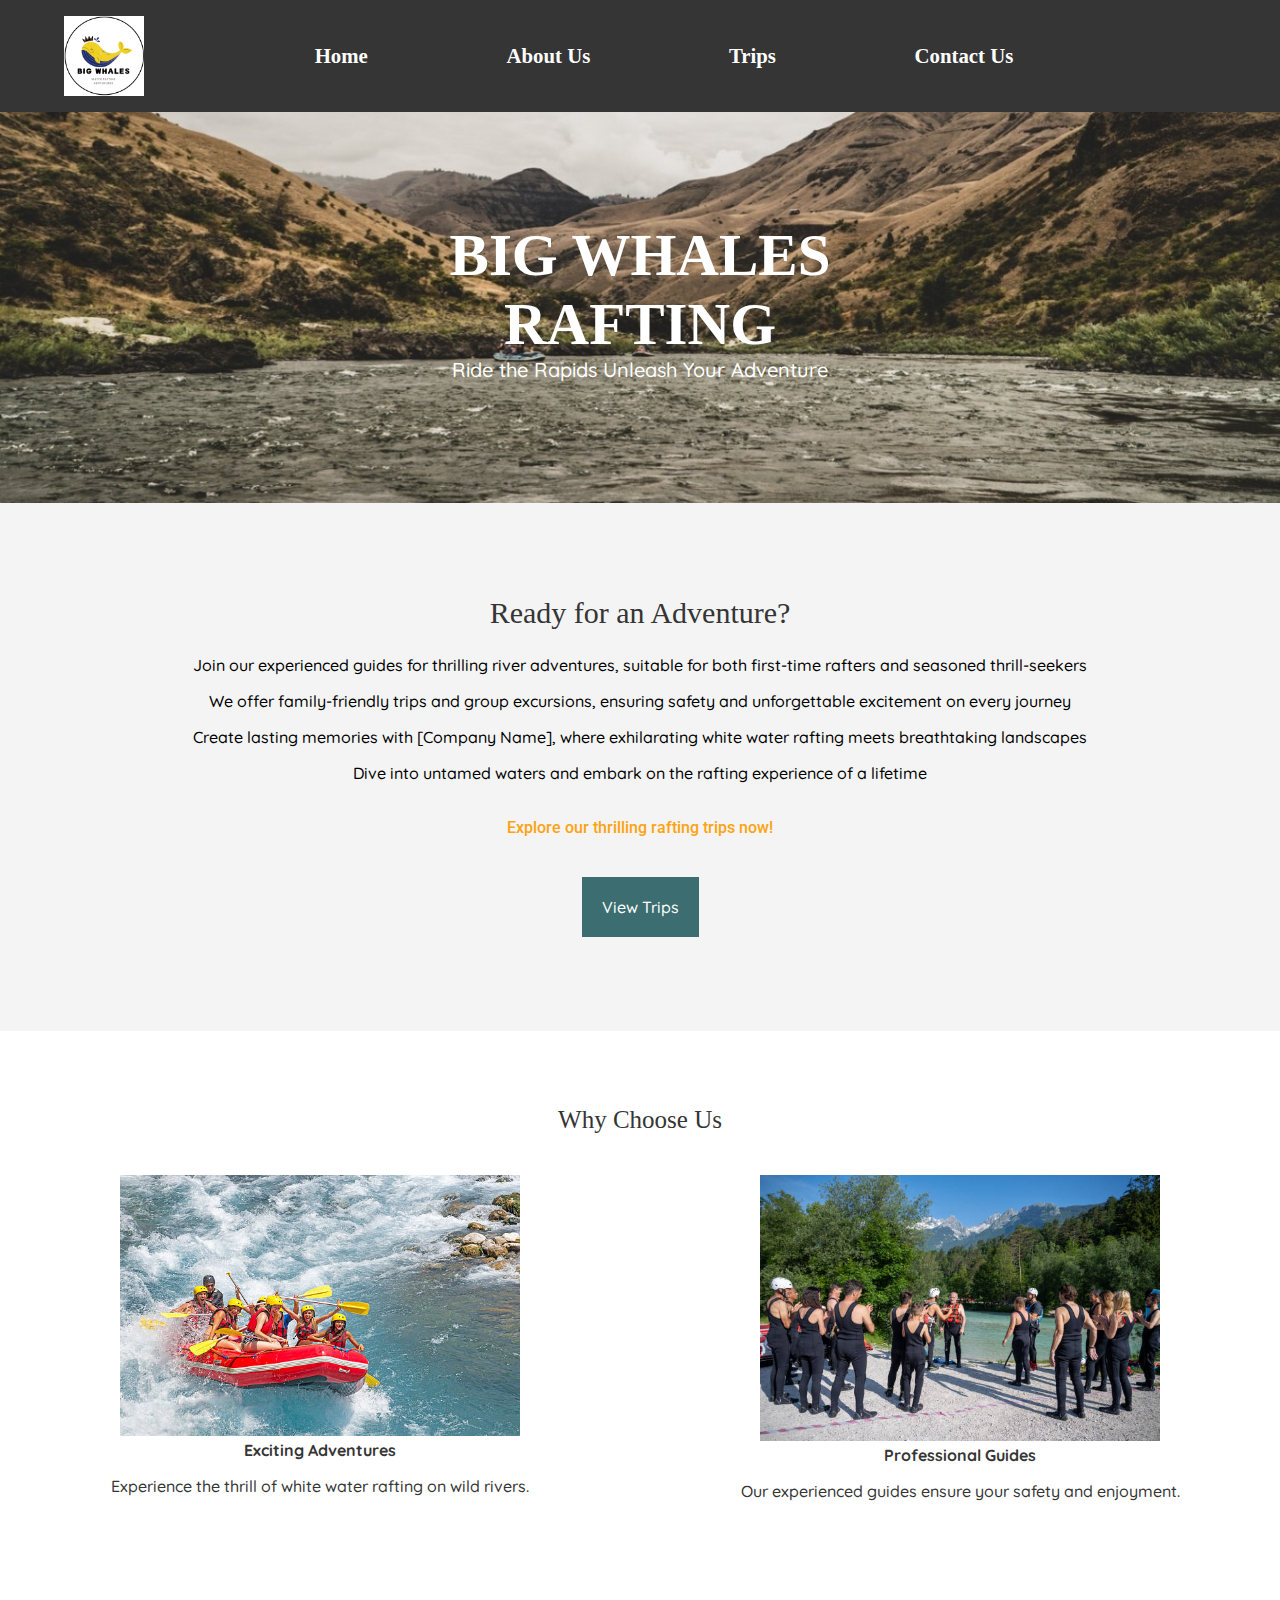
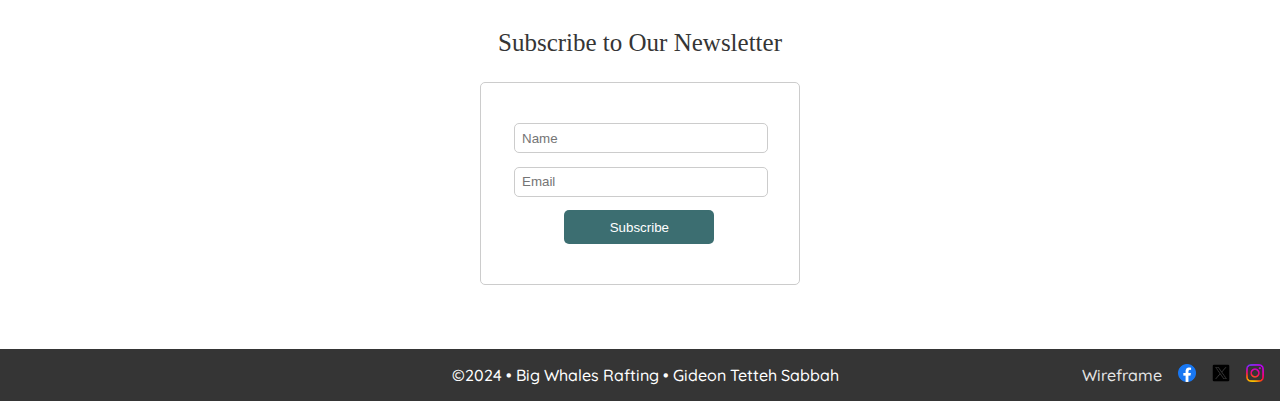
==== wwr/index.html @ 9093b7f6 "Rafting Site Complete!" ====
<!DOCTYPE html>
<html lang="en">

<head>
    <meta charset="UTF-8">
    <meta name="viewport" content="width=device-width, initial-scale=1.0">
    <title>Big Whales Rafting Home Page</title>
    <meta name="description" content="Home Page - explore and take an adevnture">
    <meta name="author" content=" Gideon Tetteh Sabbah">
    <link rel="stylesheet" type="text/css" href="styles/rafting.css">
</head>

<body>

    <header>
        <img src="images/bigwhales-logo.png" alt="My Logo" width="80">
        <nav class="hov">
            <a href="index.html">Home</a>
            <a href="about.html">About Us</a>
            <a href="trips.html">Trips</a>
            <a href="contact.html">Contact Us</a>
        </nav>
    </header>

     <main>
        <div class="header">
        <img src="images/fullwimg2.jpg" alt="Rafting Image">
        <h1>BIG WHALES RAFTING</h1>
        <p>Ride the Rapids Unleash Your Adventure</p>
       </div>

        <section class="home-page-section1">
            <h2>Ready for an Adventure?</h2>
            <p>Join our experienced guides for thrilling river adventures, suitable for both first-time rafters and seasoned thrill-seekers</p>
            <p>We offer family-friendly trips and group excursions, ensuring safety and unforgettable excitement on every journey</p>
            <p>Create lasting memories with [Company Name], where exhilarating white water rafting meets breathtaking landscapes</p>
            <p>Dive into untamed waters and embark on the rafting experience of a lifetime</p>

            <div class="section1-action-butoon">
            <p>Explore our thrilling rafting trips now!</p>
            <a href="trips.html" class="button">View Trips</a>
            </div>
        </section>

        <section class="home-page-section2">
            <h2>Why Choose Us</h2>

            <div class="home-page-section2fig">
            <figure><img src="images/whychooseusimg1.jpg" alt="Why Choose Us Img1" width="400"> <figcaption>Exciting Adventures <p>Experience the thrill of white water rafting on wild rivers.</p></figcaption></figure> 
            <figure><img src="images/whychooseusimg2.jpg" alt="Why Choose Us img2" width="400"><figcaption>Professional Guides <p>Our experienced guides ensure your safety and enjoyment.</p></figcaption></figure>
            </div>

            <div class="form">
                <h2>Subscribe to Our Newsletter</h2>
                <form>
                    <input type="text" placeholder="Name" name="name">
                    <input type="email" placeholder="Email" name="email">
                    <button type="submit">Subscribe</button>
                </form>
            </div>

        </section>
     
    </main>

    <footer>
        <p class="P">©2024 • Big Whales Rafting •  Gideon Tetteh Sabbah</p>
            <nav class="sociallinks">

                <a href="https://app.moqups.com/Ycc3Bgl9gShuXRQ8HGLL9ODHCwiaDQnb/view/page/a6dc42e2e?ui=0&fit_width=1" target="_blank"> Wireframe </a>
                <a href="https://facebook.com" target="_blank"><img src="images/facebook.1.png" alt="Facebook" width="18"></a>

                <a href="https://twitter.com" target="_blank"><img src="images/x.3.png" alt="X" width="18"></a>

                <a href="https://instagram.com" target="_blank"><img src="images/instagram.2.png" alt="Instagram" width="18"></a>
            </nav>
    </footer>

</body>
</html>
---- wwr/styles/rafting.css ----
@import url(' https://fonts.googleapis.com/css2?family=Quicksand:wght@300&family=Roboto:wght@300;400&display=swap');

:root {
    --primary-color: #353535;
    --secondary-color:#fca311;
    --accent1-color: #e5e5e5;
    --accent2-color: #ffffff;
  
    --heading-font: ' Quicksand ';
    --paragraph-font: 'Roboto';
  
    --nav-background-color: #353535;
    --nav-link-color: #ffffff;
    --nav-hover-link-color: #fca311;
    --nav-hover-background-color: #3C6E71;
  }

body {
    font-family: 'Quicksand', 'Roboto';
    background-color: #f4f4f4;
    margin: 0;
    padding: 0;
}

header {
   /* background-color: #333;*/
   /* color: #fff;*/
    text-align: center;
    padding: 1em; 
    background-color: var(--nav-background-color);
   /* padding: 0.7rem 0 0.7rem 0; */
    padding-left: 4rem;
    display: grid;
    grid-template-columns: 1fr 30fr;
}

header nav {
    background-color: var(--nav-background-color); 
    display: flex;
    justify-content: space-evenly;
    align-items: center;
    margin: 0 10rem 0 5rem;
  }
  
  header nav a {
    display: block; 
    padding: 1rem 3rem 1rem 3rem;
    text-decoration: none;
    color: white; 
    font-size: 1.3rem;
    font-weight: 700;
    font-family: var(--heading-font);
      }
   
      
   header a:hover {
    color: #fca311;
  } 
  /*---------------------------------------------Main---------------------------------------------------------------------*/


  .h1 {
    font-family: var(--heading-font);
    text-align: center;
    padding: 1.2rem;
    font-size: 40px;
    font-weight: 700;
    }
     
  .hero {
      position: relative;
      display: block;
      width: 100%; 
      height: auto;
      }

      article {
        position: absolute;
        top: 4px;
        right: 15px;
        margin-top: 120px;
        text-align: justify;
        background-color: black;
        padding: 20px;
        opacity: 0.8;
        margin-right: 200px;
        margin-left: 200px;
           }
  
      .art h1 {
        color: var(--accent2-color);
        position: absolute;
        right: 100px;
        left: 340px;
        bottom: 280px;
        background-color: black ; 
        padding: 10px;
        margin-bottom: 20px;
        opacity: 0.9;
        margin-left: -341px; 
        margin-right: -100px; 
        font-family: var(--heading-font);
              }
  
      .art p {
    color: var(--accent2-color);
    font-weight: bolder;
      }        
  
      .art img {
        float: right;
        opacity:12;
        padding: 1em;
      }

/*-------------------------------------------------Section1----------------------------------------------------------------*/

.h2 {
font-family: var(--heading-font);
color: #353535;
font-weight: 700;
  }

.herob {
    position: relative;
    display: block;
    height: auto;
    background-color: var(--accent2-color);
    width: 100%;
    margin-top: -5em;
    }

.history {
display: grid;
grid-template-columns: 1fr 1fr 0fr;
background-color: var(--accent2-color);
padding: 2em;
align-items: center;
position: absolute;
right: 0px; 
left: 0px; 
bottom: 520px;
font-weight: bolder;
font-size: 25px;
}


.history img {
box-shadow: 0 0 5px var(--accent1-color);
border: 1px solid #353535;
}

.pg {
background-color: var(--primary-color);
position: absolute;
bottom: 0.1px;
opacity: 0.9; 
border-top: 1px solid var(--accent2-color);
border-bottom: 1px solid var(--accent2-color);
height: auto;
padding-top: 69px;
padding-bottom: 100px;
}

.pg p {
padding: 1em;
margin: 5em;
font-weight: bolder;
color: var(--accent2-color);
}

/*--------------------------------------------------------Section2--------------------------------------------------------------*/

.heroc {
background-color: var(--accent2-color);
display: grid;
grid-template-columns: 1fr 1fr 1fr 1fr 1fr;
gap: 40px;
padding:90px;   
}

.heroc h2{
    text-align: center;
    padding: 2rem;
    font-size: 2rem;
    font-weight: 1000; 
    grid-column: 1/6;
    margin-bottom: 70px;
    color: #353535;
    font-family: var(--heading-font);
    font-size: 40px;
  }

  .heroc figure {
margin-left: -31px;
margin-right: -5px;
color: #353535;
font-size: 1rem;
box-shadow: 0 0 5px var(--secondary-color);
border: 1px solid var(--accent2-color);
  }


    /*-------------------------------------------------------CONTACT US PAGE CSS----------buttonedit-------------------------------------------*/


    figure {
      color: #353535;
      font-weight: 700;
  }
  
  a[href^="tel:"] {
      color: #fca311; 
  }
  
  a[href^="mailto:"] {
      color: #fca311; 
  }
  
  h2 {
  font-family: 'Quicksand';    
  font-weight: 700;
  color: #353535;
  }
  
  .ch1 {
      font-family: var(--heading-font);    
      font-weight: 700;
      text-align: center;
      color: #353535;
      font-size: 34px;
      margin-top: -1em;
      margin-bottom: 50px;
  } 
  
  .ch2 {
      font-family: var(--heading-font);    
      font-weight: 700;
      color: #353535;
      font-size: 30px;
  } 
  
  p {
   font-weight: 500;   
  }
  
  .main2 {
      max-width: 2000px;
      margin: 0 auto;
      padding: 5em;
      background-color: var(--accent2-color);
      box-shadow: 0 0 10px rgba(0, 0, 0, 0.1);
  } 
  
  .contact-container {
      display: flex;
      justify-content: space-between;
  }
  
  .contact-info{
      flex: 1;
      padding: 1em;
  }
  
  .contact-form {
      flex: 1;
      padding: 1em;
      margin-right: 1em;
      color: #fca311;
      font-weight: 700;

  padding-right: 3em;
  margin-bottom: 68px;
  border: 1px solid #ccc;
  border-radius: 5px;
  }
  
  .form-item {
      display: grid;
      align-items: center;
      padding: 0.5rem;
    }
  
  .position {
  grid-template-columns: 3fr 0fr;
  }
  
  .position1{
  margin-right: -1em;
  margin-left: -8em;
  margin-top: 0.8em;
  }

.lastlabel {
margin-left: 100px;
}
  
  .position2 {
  grid-template-columns: 0.9fr 0fr;
  margin-bottom: -2em;
  color: #353535;
  font-weight: 600; 
  }
  
  .position3 {
  margin-right: 5em;
  margin-top: -2em;
  }
  
  
   .purpose{
      color: #fca311;
      font-weight: 700;
      margin-top: -1em;
      margin-bottom: -1em;
  } 
  
  .img {
  display: grid;
  grid-template-columns: 0fr 0fr;
  margin-top: 11em;
  margin-left: -5em;
  }
  
  .imga {
  display: flex;
  justify-content: center;
  margin-left:-14em;
  }
  
  .contactinfo {
  margin-top: 3em;
  text-align: center;
  }
  
  .map{
  display: flex;
  justify-content: center;
  margin-left: 0.7em;
  }
  
  /*
  .comment {
  display: grid;
  margin: 1em;
  margin-left: -4em;
  margin-top: 1em;
  color:#fca311;
  font-weight: 700;
  }
  */
  
  .comment label {
  margin-left: 0.9em;
  }
  
  label {
      margin-bottom: 0.5em;
  }
  
  input, textarea {
      padding: 0.5em;
      margin-bottom: 1em;
      border: 1px solid #ccc;
      border-radius: 5px;
      width: 100%;
  }
  
  button {
      background-color: #3C6E71;
      color: #fff;
      border: none;
      padding: 0.7em 1em;
      border-radius: 5px;
      cursor: pointer;
      width: 150px;
      margin-left: 13.6rem;
  }
  
  button:hover {
   background-color: #fca311;
  }

figcaption {
text-align: center;
}

/*-----------------------------------------------------------TRIPS PAGE CSS------------------------------------------------------------*/

.introh1 {
position: absolute;
top: 189px;
left: 477px;
font-family: var(--heading-font);
font-size: 60px;
font-weight: 700;
color: var(--accent2-color);
}

.section1 {
position: absolute;
background-color: var(--accent1-color);
top: 400px;
display: grid;
grid-template-columns: 1fr 1fr;
padding: 0 0 80px 0; 
}

.section1 h2 {
  text-align: center;
  font-size: 2rem;
  font-weight: 1000; 
  grid-column: 1/6;
  margin-top: 70px;
  margin-bottom: 70px;
  color: #353535;
  font-family: var(--heading-font);
  font-size: 30px;  
}

.section1img {
display: grid;
grid-template-columns: 1fr 1fr 1fr;
gap: 40px;
margin-left: 70px;
}

.figcaption {
color: #0e1111;
}

.book-button {
width: 150px;
padding: 20px;
margin-left: 106px;
background-color: var(--primary-color);
}

/*-------------------------------------------------------Sec2--------------------------------------------------------*/
.section2 {
background-color: var(--accent2-color);
width: 1349.2px;
margin-top: 270px;
padding: 60px 0 80px 0;
}

.section2 h2 {
  text-align: center;
  font-size: 2rem;
  font-weight: 1000; 
  grid-column: 1/6;
  margin-bottom: 90px;
  margin-top: 30px;
  color: #353535;
  font-family: var(--heading-font);
  font-size: 30px;
  margin-left: 0.5em;  
}

.tble {
margin-left: 210px;
margin-right: 210px;
}

table, td {
  border: 1px solid var(--nav-hover-link-color);
  border-collapse: collapse;
}

th, td {
  padding: 0em;
}

.td1 {
  background-color: #353535;
  color: #fff;
  padding: 0 1em;
}

.td3 {
  background-color: #353535;
  color: #fff;
  padding: 0 1em;
}

.td5{
  background-color: #353535;
  color: #fff;
  padding: 0 1em;
}

.contact-us-button a {
padding: 20px;
width: 130px;
margin-left: 619px;
color: var(--accent2-color);
background-color: #3C6E71;
}

.contact-us-button {
margin-top: 75px;
}

/*-------------------------------------------------------HOME PAGE CSS---------------------------------------------------------------*/

.header {
position: relative;
text-align: center;
}

.header img {
width: 100%;

}

.header h1 {
  position: absolute;
  top: 35%;
  left: 50%;
  transform: translate(-50%, -50%);
  color: var(--accent2-color);
  font-size: 59px;
  font-weight: 700;
  font-family: var(--heading-font);
}

.header p {
  position: absolute;
  top: 60%;
  left: 50%;
  transform: translate(-50%, -50%);
  color: var(--accent2-color);
  font-size: 20px;
}

.home-page-section1 {
text-align: center;
padding: 4em;
}

.home-page-section1 h2 {
font-family: var(--heading-font);
font-size: 30px;
font-weight: 500;
}

.section1-action-butoon {
margin-top: 35px;
}

.section1-action-butoon p {
font-family: var(--paragraph-font);
font-weight: 500;
color: var(--secondary-color);
margin-bottom: 60px;
}

.section1-action-butoon a {
  padding: 20px;
  width: 130px;
  color: var(--accent2-color);
  background-color: #3C6E71;
}

.home-page-section2 {
text-align: center;
background-color: var(--accent2-color);
margin-top: 50px;
padding-bottom: 4em;
}

.home-page-section2 h2 {
  font-family: var(--heading-font);
  font-size: 25px;
  font-weight: 500;
  padding-top: 3em;
  padding-bottom: 2em;
  margin-bottom: -1em;
}

.home-page-section2fig {
display: grid;
grid-template-columns: 0.5fr 0.5fr;
}

.form form {
  margin-left: 30em;
  margin-right: 30em;
  padding: 40px;
  border: 1px solid #ccc;
  border-radius: 5px;
}

.form input {
margin-left: -0.5em;
}

.form button {
justify-content: center;
margin-left: -0.1em;
}













/*-------------------------------------------------------------Footer----------------------------------------------------*/

footer {
  background-color: var(--nav-background-color);
  display: grid;
  grid-template-columns: 10fr 1fr;  
}


footer P {
  text-decoration: none;
  color: var(--accent1-color); 
  font-size: 1rem;
  font-weight: 500;
  text-align: center;
  margin-left: 13em;
  color: var(--accent2-color);
   }
   
   .sociallinks {
 padding-right: 1em;
 align-items: center;
 display: grid;
 grid-template-columns: 1fr 1fr 1fr 1fr;
 gap: 1em;
   } 

   a {
  color: #e5e5e5;
  font-weight: 500;
  text-decoration: none;
   }

  footer a:hover {
  color: var(--nav-hover-link-color);
  }
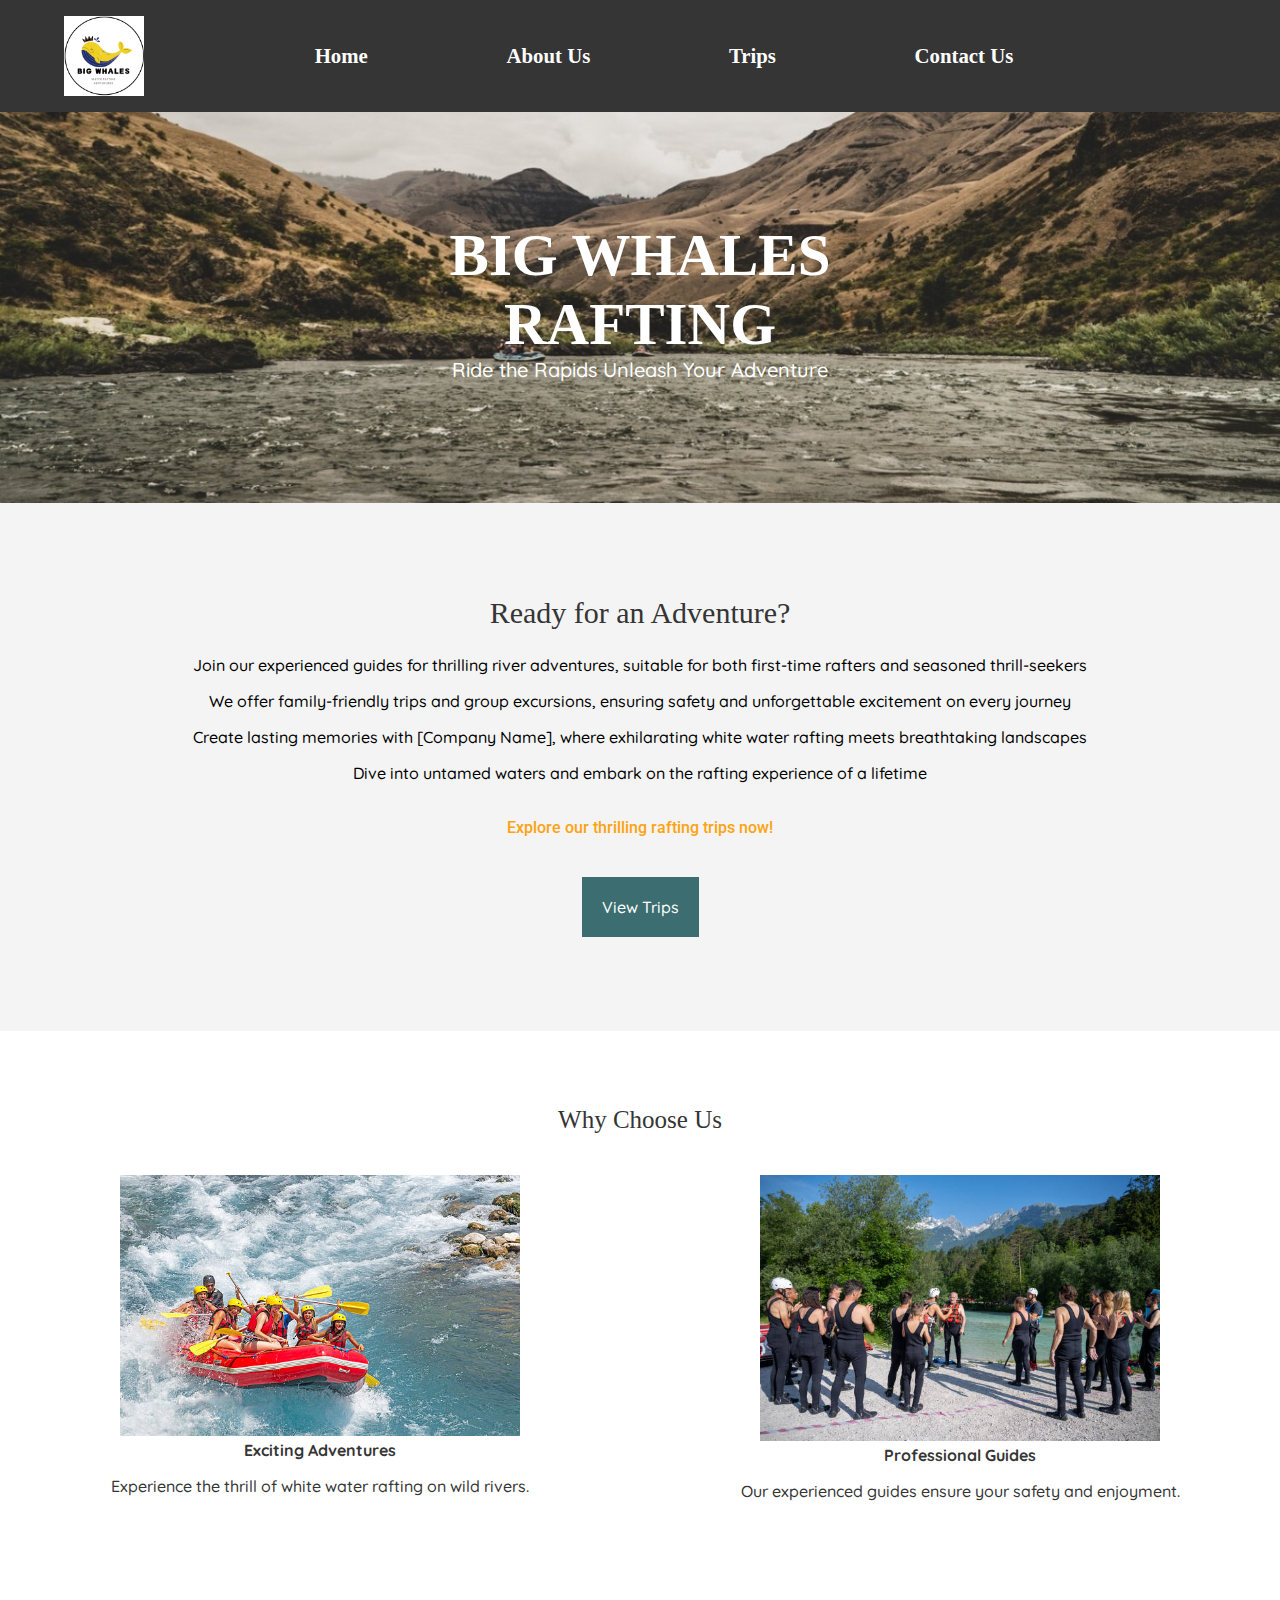
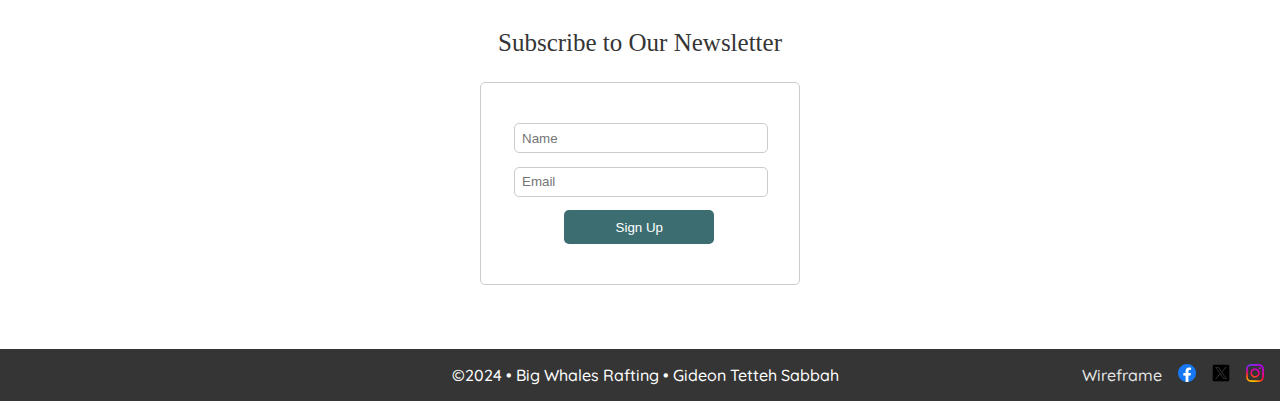
==== commit dce9231a: "Rafting Site Complete1" ====
--- a/wwr/index.html
+++ b/wwr/index.html
@@ -55,7 +55,7 @@
                 <form>
                     <input type="text" placeholder="Name" name="name">
                     <input type="email" placeholder="Email" name="email">
-                    <button type="submit">Subscribe</button>
+                    <button type="submit">Sign Up</button>
                 </form>
             </div>
 
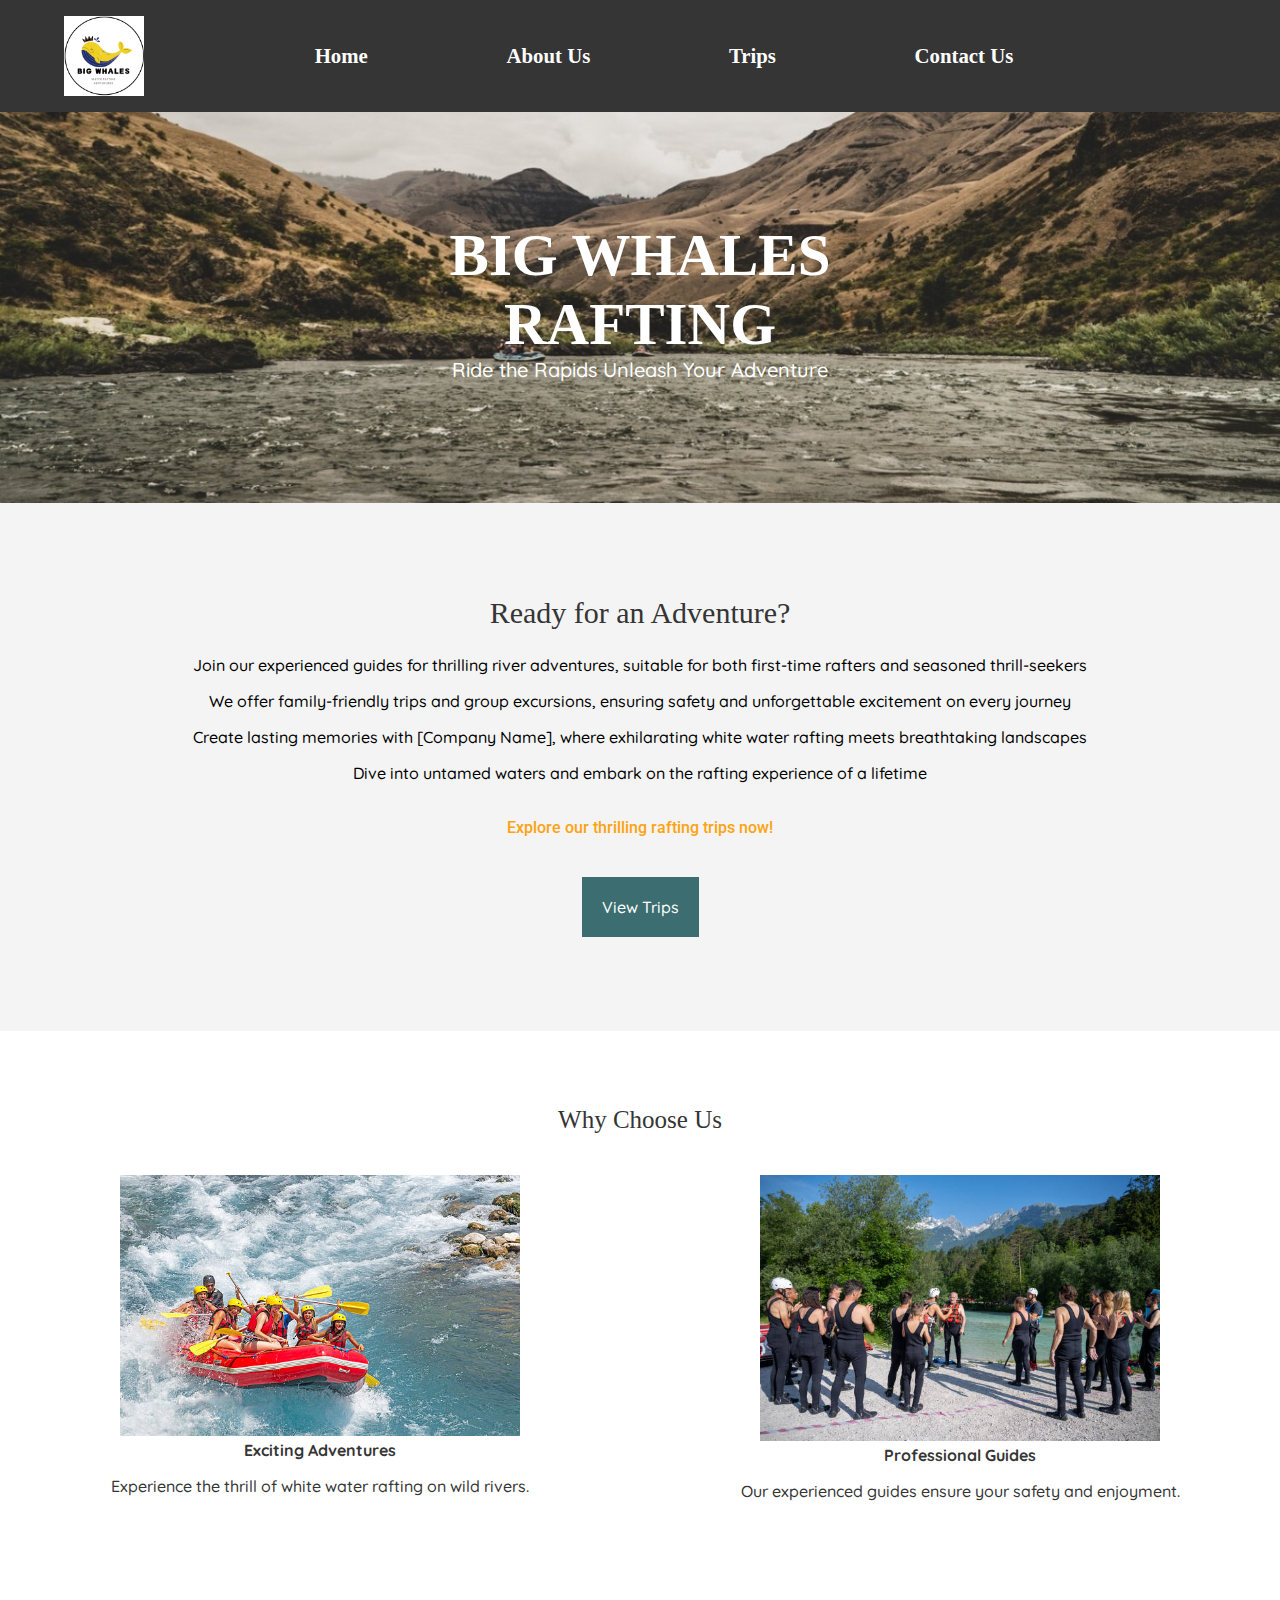
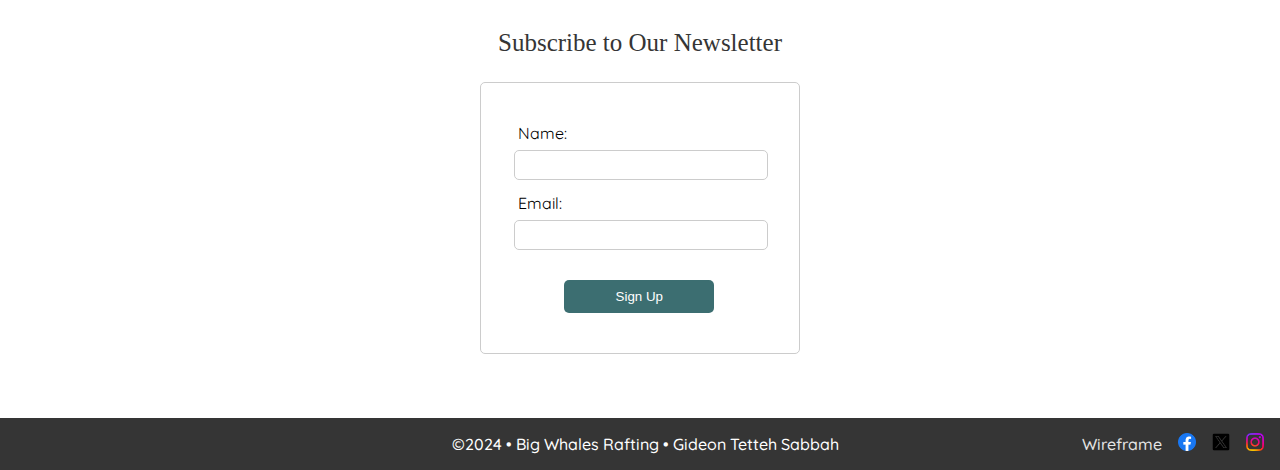
==== commit f436e561: "Final Project Complete" ====
--- a/wwr/index.html
+++ b/wwr/index.html
@@ -52,10 +52,15 @@
 
             <div class="form">
                 <h2>Subscribe to Our Newsletter</h2>
-                <form>
-                    <input type="text" placeholder="Name" name="name">
-                    <input type="email" placeholder="Email" name="email">
+                <form class="formlabel1">
+                    <label for="Name">Name:</label>
+                    <input type="text" id="Name" name="name">
+
+                    <label for="Email">Email:</label>
+                    <input type="email" id="Email" name="email">
+                    <div class="butt">
                     <button type="submit">Sign Up</button>
+                    </div>
                 </form>
             </div>
 
--- a/wwr/styles/rafting.css
+++ b/wwr/styles/rafting.css
@@ -355,7 +355,7 @@
   }
   
   label {
-      margin-bottom: 0.5em;
+  margin-bottom: 0.5em;
   }
   
   input, textarea {
@@ -563,10 +563,13 @@
 }
 
 .home-page-section2 {
-text-align: center;
 background-color: var(--accent2-color);
 margin-top: 50px;
 padding-bottom: 4em;
+}
+
+.home-page-section2 h2 {
+text-align: center;
 }
 
 .home-page-section2 h2 {
@@ -581,6 +584,7 @@
 .home-page-section2fig {
 display: grid;
 grid-template-columns: 0.5fr 0.5fr;
+text-align: center;
 }
 
 .form form {
@@ -593,6 +597,7 @@
 
 .form input {
 margin-left: -0.5em;
+margin-top: 0.5em;
 }
 
 .form button {
@@ -600,17 +605,14 @@
 margin-left: -0.1em;
 }
 
-
-
-
-
-
-
-
-
-
-
-
+.formlabel1 label {
+margin-left: -0.2em;
+} 
+
+.butt {
+text-align: center;
+margin-top: 1em;
+}
 
 /*-------------------------------------------------------------Footer----------------------------------------------------*/
 
